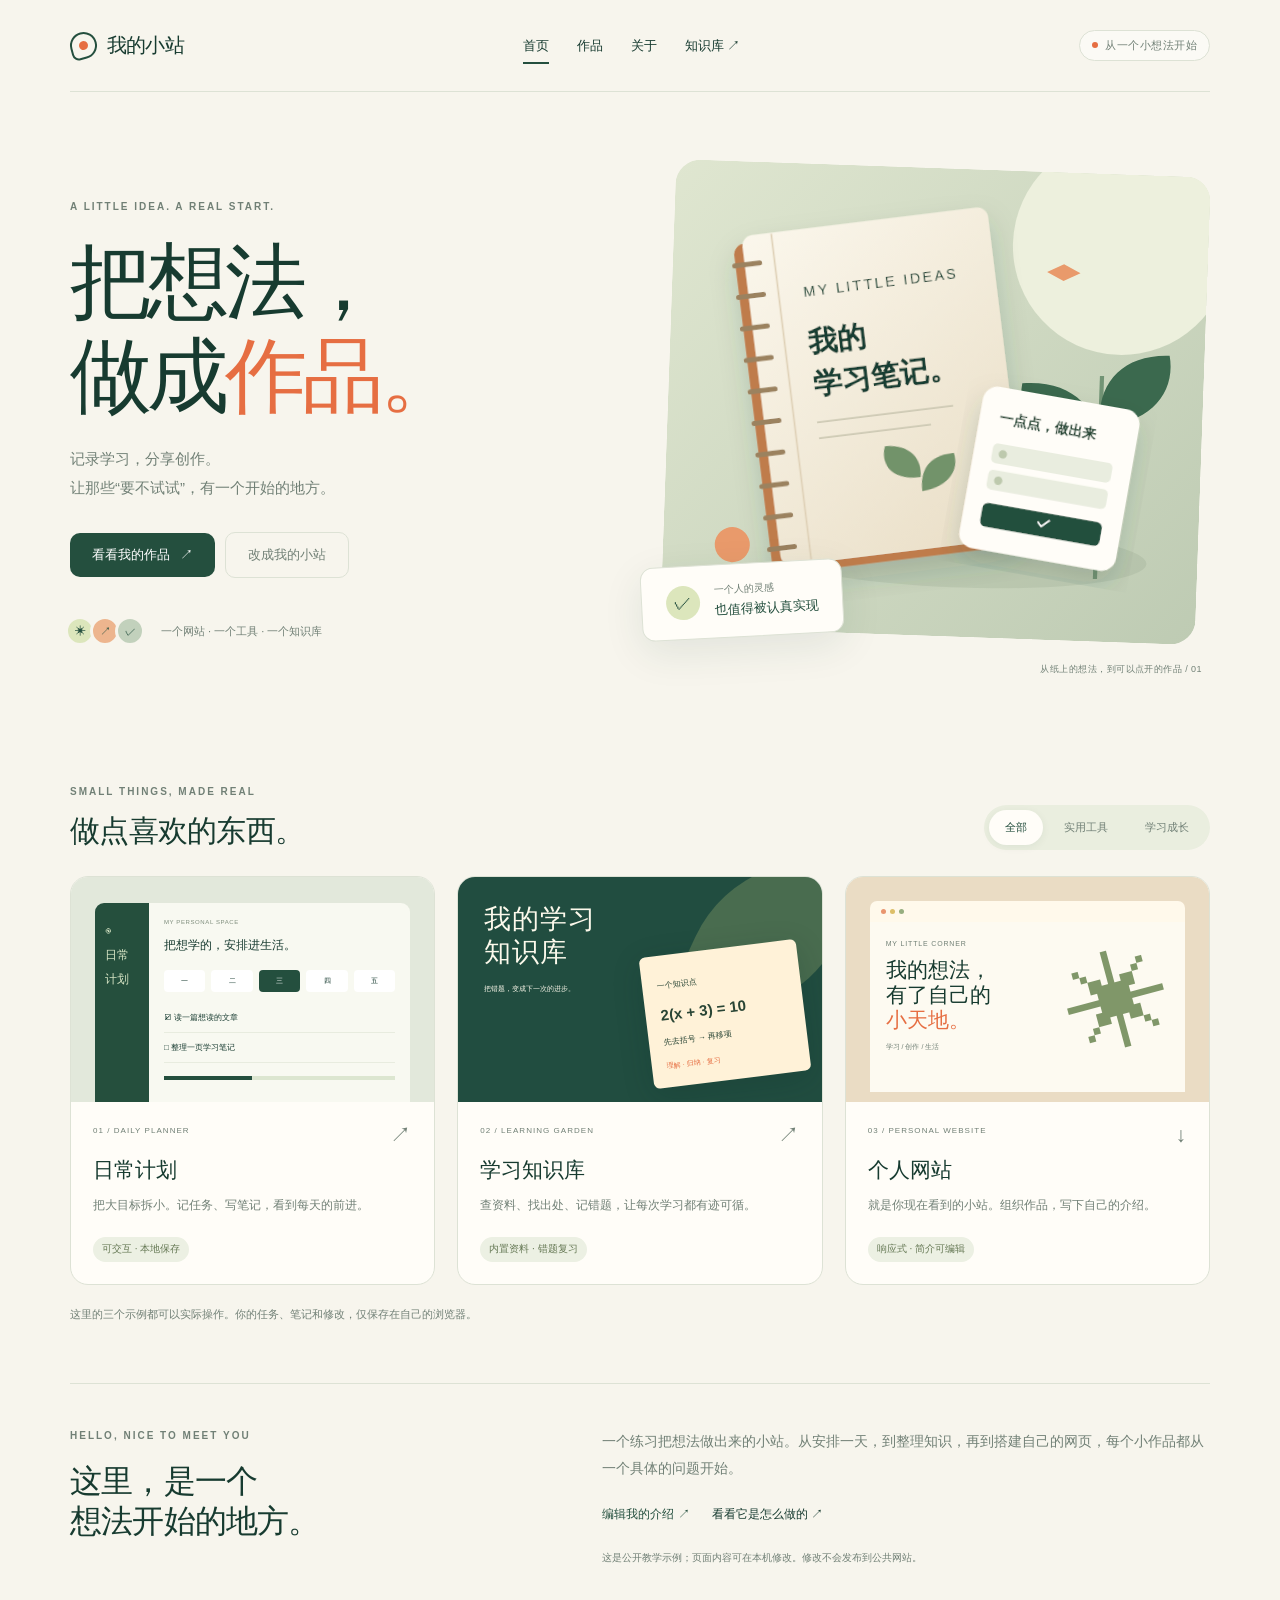
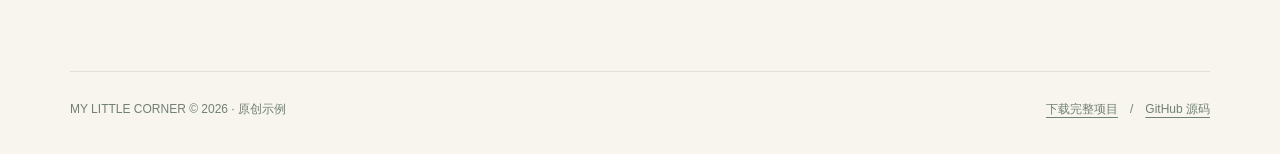
==== index.html @ bec2e36a "Build three offline-friendly original AI learning examples" ====
<!doctype html><html lang="zh-CN"><head><meta charset="utf-8"><meta name="viewport" content="width=device-width,initial-scale=1"><meta name="description" content="三个从想法到作品的原创示例：个人网站、日常计划、学习知识库。无需登录即可体验。"><title>我的小站 · 把想法做成作品</title><link rel="icon" href="assets/favicon.svg" type="image/svg+xml"><link rel="stylesheet" href="assets/common.css"><link rel="stylesheet" href="assets/home.css"><script defer src="assets/common.js"></script><script defer src="assets/home.js"></script></head><body><a href="#main" class="skip-link">跳到正文</a><div class="wrap"><header class="site-header"><a class="wordmark" href="index.html"><span class="mark" aria-hidden="true"></span>我的小站</a><nav class="site-nav" aria-label="主导航"><a href="index.html" aria-current="page">首页</a><a href="#works">作品</a><a href="#about">关于</a><a href="knowledge/index.html">知识库 ↗</a></nav><span class="pill">从一个小想法开始</span></header><main id="main"><section class="hero"><div class="hero-copy"><div class="eyebrow">A LITTLE IDEA. A REAL START.</div><h1>把想法，<br>做成<span>作品。</span></h1><p id="intro-copy">记录学习，分享创作。<br>让那些“要不试试”，有一个开始的地方。</p><div class="btn-row"><a class="btn" href="#works">看看我的作品 <span>↗</span></a><button class="btn ghost" id="edit-home">改成我的小站</button></div><div class="hero-foot"><span class="tiny-faces" aria-hidden="true"><i>✳</i><i>↗</i><i>✓</i></span><span>一个网站 · 一个工具 · 一个知识库</span></div></div><div class="hero-art"><img src="assets/notebook.svg" width="640" height="560" alt="学习笔记本和已经完成的小任务卡片的原创插画"><div class="floating-label"><span class="label-check">✓</span><div>一个人的灵感<br><strong>也值得被认真实现</strong></div></div><span class="art-caption">从纸上的想法，到可以点开的作品 / 01</span></div></section><section id="works" class="works-section"><div class="section-title"><div><div class="eyebrow">SMALL THINGS, MADE REAL</div><h2>做点喜欢的东西。</h2></div><div class="filter-row" role="group" aria-label="筛选作品"><button class="filter active" data-filter="all" aria-pressed="true">全部</button><button class="filter" data-filter="tool" aria-pressed="false">实用工具</button><button class="filter" data-filter="learning" aria-pressed="false">学习成长</button></div></div><div class="work-grid"><a class="work-card" href="planner/index.html" data-category="tool"><div class="work-visual planner-visual" aria-hidden="true"><div class="mini-sidebar">◉<br>日常<br>计划</div><div class="mini-main"><small>MY PERSONAL SPACE</small><b>把想学的，安排进生活。</b><div class="mini-week"><i>一</i><i>二</i><i class="chosen">三</i><i>四</i><i>五</i></div><div class="mini-task">☑ 读一篇想读的文章</div><div class="mini-task">□ 整理一页学习笔记</div><div class="mini-bar"><span></span></div></div></div><div class="work-body"><div class="work-meta"><span>01 / DAILY PLANNER</span><span>↗</span></div><h3>日常计划</h3><p>把大目标拆小。记任务、写笔记，看到每天的前进。</p><span class="tag">可交互 · 本地保存</span></div></a><a class="work-card" href="knowledge/index.html" data-category="learning"><div class="work-visual knowledge-visual" aria-hidden="true"><div class="kb-word">我的学习<br>知识库<span>把错题，变成下一次的进步。</span></div><div class="kb-note"><small>一个知识点</small><b>2(x + 3) = 10</b><div>先去括号 → 再移项</div><span>理解 · 归纳 · 复习</span></div><div class="leaf-shape"></div></div><div class="work-body"><div class="work-meta"><span>02 / LEARNING GARDEN</span><span>↗</span></div><h3>学习知识库</h3><p>查资料、找出处、记错题，让每次学习都有迹可循。</p><span class="tag">内置资料 · 错题复习</span></div></a><a class="work-card" href="#about" data-category="tool"><div class="work-visual home-visual" aria-hidden="true"><div class="browser-line"><i></i><i></i><i></i></div><div class="mini-home"><small>MY LITTLE CORNER</small><b>我的想法，<br>有了自己的<br><em>小天地。</em></b><span>学习 / 创作 / 生活</span></div><div class="home-leaf">✳</div></div><div class="work-body"><div class="work-meta"><span>03 / PERSONAL WEBSITE</span><span>↓</span></div><h3>个人网站</h3><p>就是你现在看到的小站。组织作品，写下自己的介绍。</p><span class="tag">响应式 · 简介可编辑</span></div></a></div><p class="work-note">这里的三个示例都可以实际操作。你的任务、笔记和修改，仅保存在自己的浏览器。</p></section><section id="about" class="about-block"><div><div class="eyebrow">HELLO, NICE TO MEET YOU</div><h2>这里，是一个<br>想法开始的地方。</h2></div><div><p id="about-copy">一个练习把想法做出来的小站。从安排一天，到整理知识，再到搭建自己的网页，每个小作品都从一个具体的问题开始。</p><div class="about-links"><button id="edit-about" class="text-link">编辑我的介绍 ↗</button><a href="https://github.com/StudiousXiaoYu/ai-everyday-lab" target="_blank" rel="noopener noreferrer">看看它是怎么做的 ↗</a></div><p class="local-note">这是公开教学示例；页面内容可在本机修改。修改不会发布到公共网站。</p></div></section></main><footer class="site-footer"><span>MY LITTLE CORNER © <span id="year"></span> · 原创示例</span><span><a href="https://github.com/StudiousXiaoYu/ai-everyday-lab/archive/refs/heads/main.zip">下载完整项目</a>　/　<a href="https://github.com/StudiousXiaoYu/ai-everyday-lab">GitHub 源码</a></span></footer></div><dialog id="profile-dialog"><form id="profile-form"><div class="dialog-top"><h2>把这里，变成你的小站。</h2><button type="button" class="icon-button" data-close="profile-dialog" aria-label="关闭">×</button></div><p>修改保存在当前浏览器。下载源码后，你也可以直接编辑 HTML。</p><label class="field" for="intro-input">首页简介</label><textarea class="input" id="intro-input" maxlength="180" required></textarea><label class="field" for="about-input">关于我的介绍</label><textarea class="input" id="about-input" maxlength="500" required></textarea><div class="form-actions"><button class="btn ghost" type="button" id="reset-profile">恢复示例</button><button class="btn" type="submit">保存到本机</button></div></form></dialog></body></html>
---- assets/common.css ----
@charset "UTF-8";
:root{--paper:#f7f5ed;--white:#fffdf8;--ink:#173b30;--muted:#718076;--green:#244f3e;--lime:#dce6bc;--orange:#e66e42;--line:#dde2d5;--radius:22px;--shadow:0 24px 70px #243f3010;font-family:Inter,"Segoe UI","Microsoft YaHei",sans-serif;color:var(--ink);background:var(--paper);font-synthesis:none}
*{box-sizing:border-box}body{margin:0;line-height:1.65}button,input,select,textarea{font:inherit}button,a,input,textarea,select{-webkit-tap-highlight-color:transparent}button{cursor:pointer}a{color:inherit;text-decoration:none}button:disabled{cursor:default;opacity:.6}button,input,textarea,select{max-width:100%}button:focus-visible,a:focus-visible,input:focus-visible,textarea:focus-visible,select:focus-visible{outline:3px solid var(--orange);outline-offset:4px}h1,h2,h3,p{margin:0}h1,h2,h3{line-height:1.25}h1{letter-spacing:-.055em}h2{letter-spacing:-.025em}button{border:0}.wrap{max-width:1220px;padding:0 40px;margin:auto}.site-header{height:92px;display:flex;align-items:center;justify-content:space-between;gap:24px;border-bottom:1px solid var(--line)}.wordmark{display:flex;align-items:center;gap:10px;font-size:20px;font-weight:750;letter-spacing:-.04em;white-space:nowrap}.mark{width:27px;height:27px;border:2px solid var(--green);border-radius:50% 50% 50% 7px;display:inline-grid;place-items:center;transform:rotate(-15deg)}.mark:after{content:"";background:var(--orange);width:9px;height:9px;border-radius:50%}.site-nav{display:flex;align-items:center;gap:28px;font-size:13px}.site-nav a{padding:8px 0;position:relative}.site-nav a[aria-current=page]:after{content:"";height:2px;background:var(--green);position:absolute;bottom:0;left:0;right:0}.pill{display:inline-flex;gap:7px;align-items:center;border:1px solid var(--line);border-radius:30px;padding:5px 12px;font-size:11px;letter-spacing:.04em;color:var(--muted);background:#ffffff70}.pill:before{content:"";width:6px;height:6px;background:var(--orange);border-radius:50%}.eyebrow{font-size:10px;letter-spacing:.2em;text-transform:uppercase;color:var(--muted);font-weight:650}.muted{color:var(--muted)}.btn{padding:12px 22px;border-radius:10px;background:var(--green);color:white;font-size:13px;font-weight:600;display:inline-flex;gap:10px;align-items:center;justify-content:center;line-height:1.5;transition:transform .18s,background .18s}.btn:hover{background:#173a2e;transform:translateY(-2px)}.btn.secondary{color:var(--green);background:#e8eddd}.btn.ghost{color:var(--muted);background:transparent;border:1px solid var(--line)}.btn.small{padding:8px 13px;font-size:12px}.btn.danger{background:#fae9df;color:#a64d2d}.btn-row{display:flex;flex-wrap:wrap;gap:10px;align-items:center}.panel{border:1px solid var(--line);background:var(--white);border-radius:var(--radius);padding:26px}.section-title{display:flex;align-items:end;justify-content:space-between;gap:20px;margin-bottom:26px}.section-title h2{font-size:30px}.site-footer{border-top:1px solid var(--line);padding:28px 0 34px;margin-top:60px;font-size:12px;color:var(--muted);display:flex;gap:18px;justify-content:space-between;flex-wrap:wrap}.site-footer a{text-decoration:underline;text-underline-offset:4px}label.field{display:block;font-size:12px;font-weight:600;margin:18px 0 5px}.input{width:100%;background:#f8f9f3;border:1px solid var(--line);padding:11px 13px;border-radius:9px;color:var(--ink);font-size:13px}textarea.input{resize:vertical;min-height:110px}.form-actions{margin-top:24px;display:flex;justify-content:flex-end;gap:9px;flex-wrap:wrap}dialog{border:1px solid var(--line);border-radius:22px;padding:30px;background:var(--white);color:var(--ink);width:540px;max-width:calc(100vw - 32px);max-height:90vh;box-shadow:0 30px 120px #0d251c40}dialog::backdrop{background:#173b3060;backdrop-filter:blur(5px)}dialog h2{font-size:24px;margin-bottom:8px}dialog p{font-size:13px;color:var(--muted)}.dialog-top{display:flex;justify-content:space-between;gap:20px}.icon-button{background:transparent;border:1px solid var(--line);border-radius:8px;padding:5px 10px;color:var(--muted);line-height:1.4}.icon-button:hover{background:#ecf0e3;color:var(--green)}.toast{position:fixed;bottom:28px;left:50%;transform:translateX(-50%);max-width:calc(100vw - 30px);background:var(--green);color:white;box-shadow:var(--shadow);padding:12px 22px;border-radius:12px;font-size:13px;z-index:100;pointer-events:none}.empty{padding:45px 20px;text-align:center;color:var(--muted);font-size:13px}.skip-link{position:absolute;top:-80px;left:20px;background:var(--green);padding:10px;color:white;z-index:200}.skip-link:focus{top:10px}.tag{font-size:10px;color:#657854;border-radius:30px;padding:4px 9px;background:#ecf0e3;display:inline-block}.hidden,[hidden]{display:none!important}.sr-only{position:absolute;width:1px;height:1px;padding:0;margin:-1px;overflow:hidden;clip:rect(0,0,0,0);border:0}.notice{font-size:12px;color:var(--muted);padding:13px 16px;background:#edf0e6;border-radius:10px}body:has(dialog[open]){overflow:hidden}@media(max-width:700px){.wrap{padding:0 20px}.site-header{height:auto;min-height:80px;flex-wrap:wrap;gap:9px;padding:18px 0}.site-nav{gap:20px;font-size:12px}.site-header>.pill{display:none}.section-title{align-items:start;flex-direction:column}.section-title h2{font-size:27px}.panel{padding:21px}.site-footer{margin-top:40px}dialog{padding:23px}.btn{padding:11px 17px}}
@media(prefers-reduced-motion:reduce){*,*:before,*:after{scroll-behavior:auto!important;transition:none!important;animation:none!important}}
---- assets/home.css ----
.hero{display:grid;grid-template-columns:1fr 1fr;gap:55px;align-items:center;padding:76px 0 83px}.hero h1{font-size:clamp(55px,6.4vw,84px);font-weight:800;margin:20px 0 23px;line-height:1.14}.hero h1 span{color:var(--orange)}.hero-copy>p{font-size:15px;color:var(--muted);line-height:1.9;white-space:pre-line;max-width:420px}.hero-copy>.btn-row{margin-top:30px}.hero-foot{display:flex;align-items:center;gap:16px;margin-top:38px;color:var(--muted);font-size:11px}.tiny-faces{display:flex}.tiny-faces i{width:30px;height:30px;background:#dce6bc;border:3px solid var(--paper);margin-left:-5px;border-radius:50%;display:grid;place-items:center;font-style:normal;color:var(--green)}.tiny-faces i:nth-child(2){background:#edb58e}.tiny-faces i:nth-child(3){background:#c2d1bc}.hero-art{position:relative;padding:0 8px 0 0}.hero-art>img{width:100%;height:auto;display:block;border-radius:24px;transform:rotate(2deg)}.floating-label{position:absolute;bottom:40px;left:-27px;display:flex;align-items:center;gap:14px;padding:17px 24px;background:var(--white);border:1px solid var(--line);box-shadow:0 12px 40px #173b3018;border-radius:13px;transform:rotate(-3deg);font-size:10px;color:var(--muted)}.floating-label strong{font-size:13px;color:var(--green)}.label-check{background:var(--lime);width:34px;height:34px;display:grid;place-items:center;border-radius:50%;color:var(--green);font-size:18px}.art-caption{display:block;color:var(--muted);font-size:9px;text-align:right;margin-top:26px;letter-spacing:.05em}.works-section{padding:24px 0 60px;scroll-margin-top:35px}.section-title .eyebrow{margin-bottom:12px}.filter-row{display:flex;gap:5px;padding:5px;background:#eaeedf;border-radius:30px}.filter{font-size:11px;background:transparent;color:var(--muted);border-radius:30px;padding:8px 16px}.filter.active{background:var(--white);color:var(--green);box-shadow:0 2px 8px #173b3010}.work-grid{display:grid;grid-template-columns:repeat(3,1fr);gap:22px}.work-card{border:1px solid var(--line);border-radius:18px;overflow:hidden;background:var(--white);transition:transform .2s,box-shadow .2s;display:block}.work-card:hover{transform:translateY(-6px);box-shadow:var(--shadow)}.work-visual{height:225px;overflow:hidden;position:relative}.planner-visual{background:#e2e8db;display:flex;padding:26px 24px 0}.mini-sidebar{width:54px;background:#254f3d;border-radius:9px 0 0;color:#d8e6c6;padding:16px 10px;font-size:12px;line-height:2}.mini-main{padding:15px;background:#f8f9f1;flex:1;border-radius:0 9px 0 0;min-width:0}.mini-main>small{display:block;font-size:6px;color:#7d8c7b;letter-spacing:.1em}.mini-main>b{font-size:12px;display:block;margin:9px 0 14px;white-space:nowrap}.mini-week{display:flex;gap:6px;margin:7px 0 11px}.mini-week i{font-size:7px;font-style:normal;flex:1;padding:5px;text-align:center;background:white;border-radius:4px}.mini-week .chosen{background:var(--green);color:white}.mini-task{font-size:8px;padding:8px 0;border-bottom:1px solid #e8ecdf}.mini-bar{height:4px;background:#dce6d0;margin-top:13px}.mini-bar>span{display:block;width:38%;height:100%;background:var(--green)}.knowledge-visual{background:#214d40;padding:26px 26px 0;color:#fcf9eb;display:flex;gap:10px}.kb-word{font-size:27px;line-height:1.25;letter-spacing:.03em;z-index:1}.kb-word>span{display:block;font-size:7px;letter-spacing:0;margin-top:12px;line-height:2}.kb-note{position:absolute;right:18px;bottom:22px;background:#fff2d8;color:#294535;padding:15px;border-radius:6px;transform:rotate(-7deg);box-shadow:0 8px 30px #0c2c2730;z-index:2;width:158px}.kb-note small{font-size:8px}.kb-note b{display:block;font-size:15px;margin:7px 0}.kb-note div{font-size:8px}.kb-note span{display:block;font-size:7px;color:var(--orange);margin-top:12px}.leaf-shape{width:130px;height:200px;border-radius:140px 0;background:#9fae7150;transform:rotate(25deg);position:absolute;right:-10px;top:-40px}.home-visual{background:#eadcc4;padding:24px}.browser-line{display:flex;gap:4px;background:#fff9eb;border-radius:7px 7px 0 0;padding:8px 11px}.browser-line i{width:5px;height:5px;background:#e9956e;border-radius:50%}.browser-line i:nth-child(2){background:#ddbf68}.browser-line i:nth-child(3){background:#96ae7f}.mini-home{background:#fdfaf1;padding:16px;min-height:170px}.mini-home small{display:block;font-size:7px;letter-spacing:.12em;color:var(--muted)}.mini-home>b{font-size:21px;line-height:1.2;display:block;margin-top:8px}.mini-home em{font-style:normal;color:var(--orange)}.mini-home>span{font-size:7px;display:block;margin-top:8px;color:var(--muted)}.home-leaf{position:absolute;font-size:105px;right:36px;bottom:10px;color:#809769;transform:rotate(-15deg)}.work-body{padding:22px}.work-meta{display:flex;justify-content:space-between;font-size:8px;letter-spacing:.13em;color:var(--muted);margin-bottom:12px}.work-meta>span+span{font-size:21px;line-height:1}.work-body h3{font-size:21px}.work-body p{font-size:12px;line-height:1.8;color:var(--muted);margin:12px 0 18px}.work-note{font-size:11px;color:var(--muted);margin-top:20px}.about-block{display:grid;grid-template-columns:1fr 1.3fr;gap:65px;padding:44px 0;border-top:1px solid var(--line);scroll-margin-top:30px}.about-block h2{font-size:32px;margin-top:16px}.about-block>div>p{font-size:14px;color:var(--muted);line-height:1.9;white-space:pre-line}.about-links{display:flex;flex-wrap:wrap;gap:22px;font-size:12px;margin-top:24px}.text-link{background:none;padding:0;color:var(--green);font-size:12px}.about-block .local-note{font-size:10px;margin-top:23px}.hero-copy>p,.about-block>div>p{overflow-wrap:anywhere}@media(max-width:950px){.hero{gap:30px}.hero h1{font-size:60px}.floating-label{left:-15px;padding:12px 15px}.work-grid{gap:13px}.work-visual{height:210px}.planner-visual{padding:25px 12px 0}.work-body{padding:18px}.home-leaf{font-size:76px;right:25px}.kb-word{font-size:23px}}@media(max-width:700px){.hero{grid-template-columns:1fr;padding:42px 0 30px;gap:40px}.hero h1{font-size:64px;margin:18px 0}.hero-copy>p{font-size:14px}.hero-art{max-width:460px;margin:auto;padding:0 15px 0 18px}.floating-label{left:0;bottom:50px}.hero-foot{margin-top:25px}.work-grid{grid-template-columns:1fr}.work-visual{height:245px}.planner-visual{padding:28px 40px 0}.mini-sidebar{width:70px}.mini-main>b{font-size:17px}.mini-main>small{font-size:8px}.mini-task{font-size:11px}.mini-week i{font-size:9px}.knowledge-visual{padding:28px 32px}.kb-word{font-size:37px}.kb-word>span{font-size:10px}.kb-note{width:180px;right:30px;bottom:25px}.kb-note>b{font-size:19px}.kb-note>div{font-size:10px}.mini-home>b{font-size:29px}.home-leaf{font-size:115px;right:40px}.work-body{padding:24px}.work-body p{font-size:13px}.work-meta{font-size:9px}.about-block{grid-template-columns:1fr;gap:25px}.about-block h2{font-size:30px}.works-section{padding-bottom:35px}}@media(max-width:380px){.hero h1{font-size:54px}.site-nav{gap:14px}.kb-note{right:12px;width:157px}.planner-visual{padding:25px 16px 0}.mini-main>b{font-size:14px}}
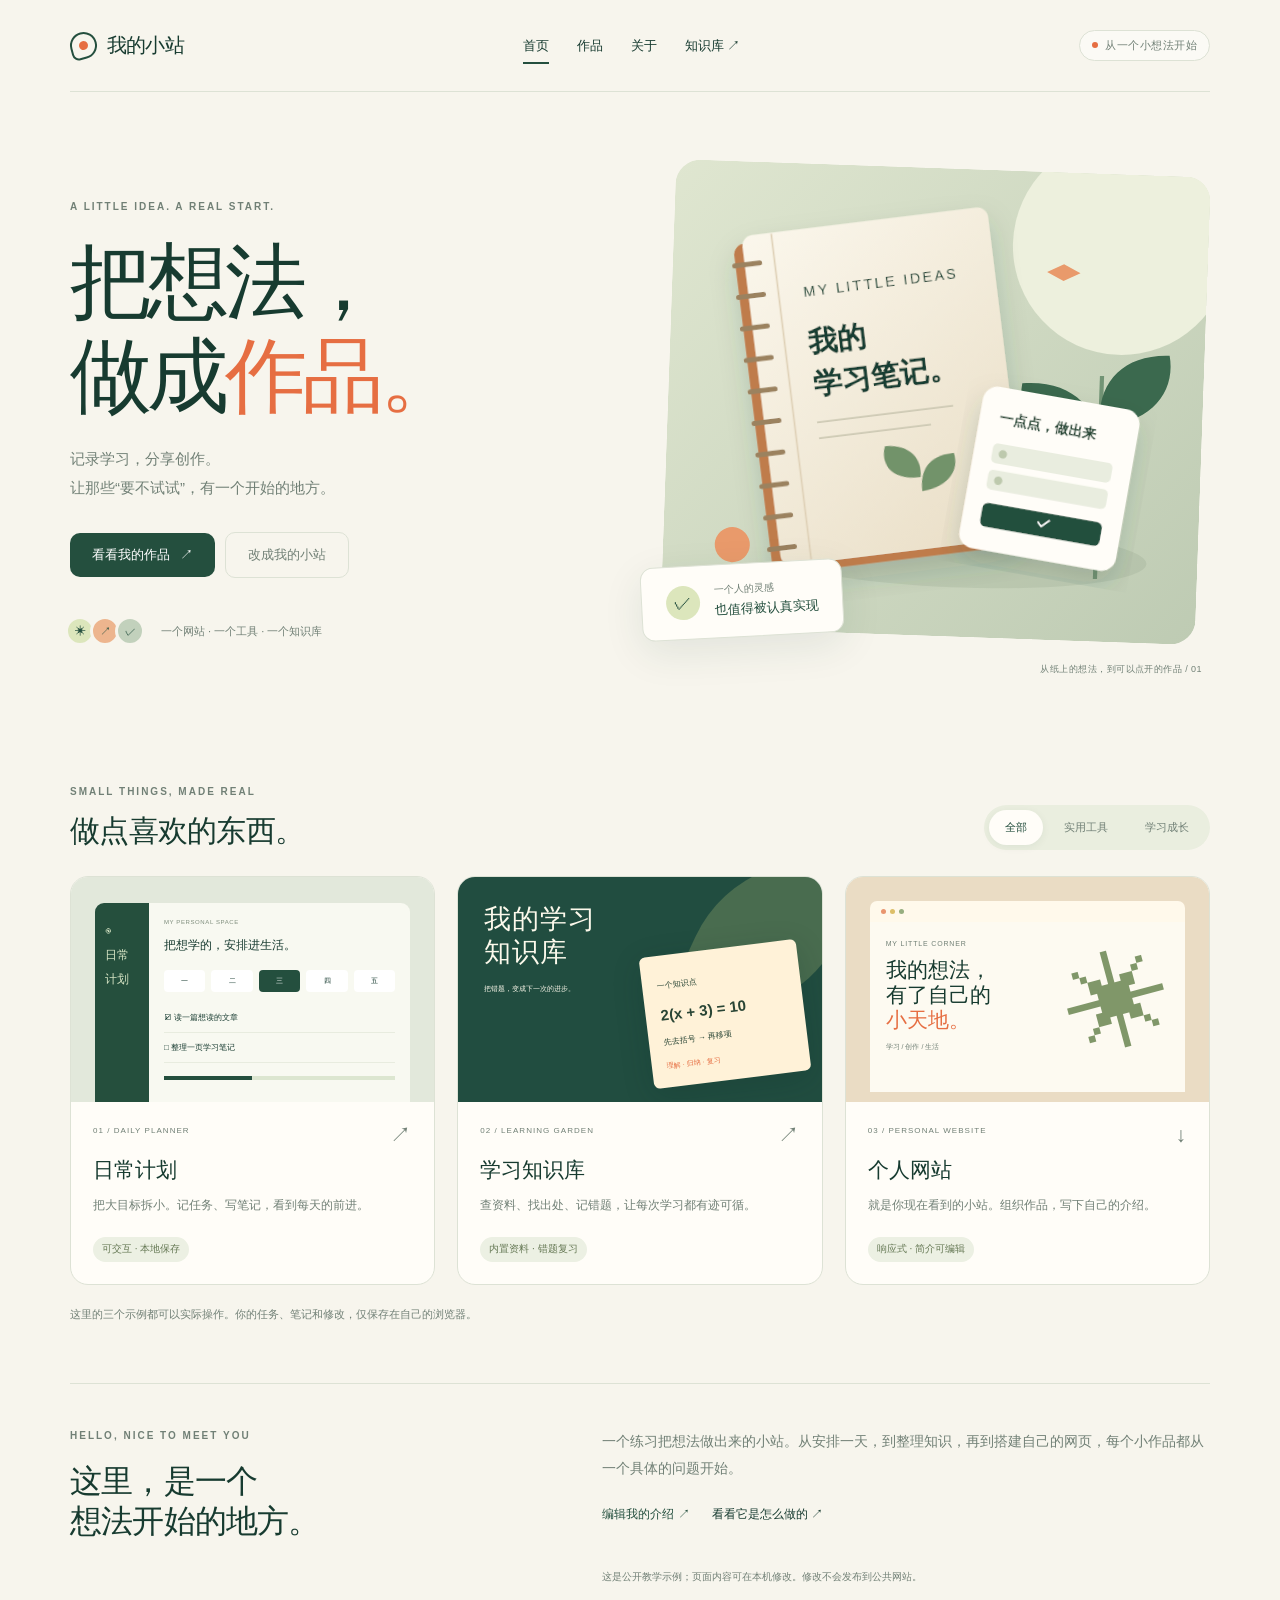
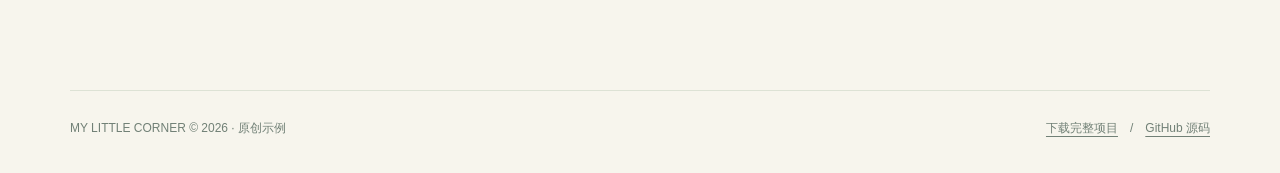
==== commit 76e2e86a: "Format example source for beginner-friendly reading" ====
--- a/index.html
+++ b/index.html
@@ -1 +1,228 @@
-<!doctype html><html lang="zh-CN"><head><meta charset="utf-8"><meta name="viewport" content="width=device-width,initial-scale=1"><meta name="description" content="三个从想法到作品的原创示例：个人网站、日常计划、学习知识库。无需登录即可体验。"><title>我的小站 · 把想法做成作品</title><link rel="icon" href="assets/favicon.svg" type="image/svg+xml"><link rel="stylesheet" href="assets/common.css"><link rel="stylesheet" href="assets/home.css"><script defer src="assets/common.js"></script><script defer src="assets/home.js"></script></head><body><a href="#main" class="skip-link">跳到正文</a><div class="wrap"><header class="site-header"><a class="wordmark" href="index.html"><span class="mark" aria-hidden="true"></span>我的小站</a><nav class="site-nav" aria-label="主导航"><a href="index.html" aria-current="page">首页</a><a href="#works">作品</a><a href="#about">关于</a><a href="knowledge/index.html">知识库 ↗</a></nav><span class="pill">从一个小想法开始</span></header><main id="main"><section class="hero"><div class="hero-copy"><div class="eyebrow">A LITTLE IDEA. A REAL START.</div><h1>把想法，<br>做成<span>作品。</span></h1><p id="intro-copy">记录学习，分享创作。<br>让那些“要不试试”，有一个开始的地方。</p><div class="btn-row"><a class="btn" href="#works">看看我的作品 <span>↗</span></a><button class="btn ghost" id="edit-home">改成我的小站</button></div><div class="hero-foot"><span class="tiny-faces" aria-hidden="true"><i>✳</i><i>↗</i><i>✓</i></span><span>一个网站 · 一个工具 · 一个知识库</span></div></div><div class="hero-art"><img src="assets/notebook.svg" width="640" height="560" alt="学习笔记本和已经完成的小任务卡片的原创插画"><div class="floating-label"><span class="label-check">✓</span><div>一个人的灵感<br><strong>也值得被认真实现</strong></div></div><span class="art-caption">从纸上的想法，到可以点开的作品 / 01</span></div></section><section id="works" class="works-section"><div class="section-title"><div><div class="eyebrow">SMALL THINGS, MADE REAL</div><h2>做点喜欢的东西。</h2></div><div class="filter-row" role="group" aria-label="筛选作品"><button class="filter active" data-filter="all" aria-pressed="true">全部</button><button class="filter" data-filter="tool" aria-pressed="false">实用工具</button><button class="filter" data-filter="learning" aria-pressed="false">学习成长</button></div></div><div class="work-grid"><a class="work-card" href="planner/index.html" data-category="tool"><div class="work-visual planner-visual" aria-hidden="true"><div class="mini-sidebar">◉<br>日常<br>计划</div><div class="mini-main"><small>MY PERSONAL SPACE</small><b>把想学的，安排进生活。</b><div class="mini-week"><i>一</i><i>二</i><i class="chosen">三</i><i>四</i><i>五</i></div><div class="mini-task">☑ 读一篇想读的文章</div><div class="mini-task">□ 整理一页学习笔记</div><div class="mini-bar"><span></span></div></div></div><div class="work-body"><div class="work-meta"><span>01 / DAILY PLANNER</span><span>↗</span></div><h3>日常计划</h3><p>把大目标拆小。记任务、写笔记，看到每天的前进。</p><span class="tag">可交互 · 本地保存</span></div></a><a class="work-card" href="knowledge/index.html" data-category="learning"><div class="work-visual knowledge-visual" aria-hidden="true"><div class="kb-word">我的学习<br>知识库<span>把错题，变成下一次的进步。</span></div><div class="kb-note"><small>一个知识点</small><b>2(x + 3) = 10</b><div>先去括号 → 再移项</div><span>理解 · 归纳 · 复习</span></div><div class="leaf-shape"></div></div><div class="work-body"><div class="work-meta"><span>02 / LEARNING GARDEN</span><span>↗</span></div><h3>学习知识库</h3><p>查资料、找出处、记错题，让每次学习都有迹可循。</p><span class="tag">内置资料 · 错题复习</span></div></a><a class="work-card" href="#about" data-category="tool"><div class="work-visual home-visual" aria-hidden="true"><div class="browser-line"><i></i><i></i><i></i></div><div class="mini-home"><small>MY LITTLE CORNER</small><b>我的想法，<br>有了自己的<br><em>小天地。</em></b><span>学习 / 创作 / 生活</span></div><div class="home-leaf">✳</div></div><div class="work-body"><div class="work-meta"><span>03 / PERSONAL WEBSITE</span><span>↓</span></div><h3>个人网站</h3><p>就是你现在看到的小站。组织作品，写下自己的介绍。</p><span class="tag">响应式 · 简介可编辑</span></div></a></div><p class="work-note">这里的三个示例都可以实际操作。你的任务、笔记和修改，仅保存在自己的浏览器。</p></section><section id="about" class="about-block"><div><div class="eyebrow">HELLO, NICE TO MEET YOU</div><h2>这里，是一个<br>想法开始的地方。</h2></div><div><p id="about-copy">一个练习把想法做出来的小站。从安排一天，到整理知识，再到搭建自己的网页，每个小作品都从一个具体的问题开始。</p><div class="about-links"><button id="edit-about" class="text-link">编辑我的介绍 ↗</button><a href="https://github.com/StudiousXiaoYu/ai-everyday-lab" target="_blank" rel="noopener noreferrer">看看它是怎么做的 ↗</a></div><p class="local-note">这是公开教学示例；页面内容可在本机修改。修改不会发布到公共网站。</p></div></section></main><footer class="site-footer"><span>MY LITTLE CORNER © <span id="year"></span> · 原创示例</span><span><a href="https://github.com/StudiousXiaoYu/ai-everyday-lab/archive/refs/heads/main.zip">下载完整项目</a>　/　<a href="https://github.com/StudiousXiaoYu/ai-everyday-lab">GitHub 源码</a></span></footer></div><dialog id="profile-dialog"><form id="profile-form"><div class="dialog-top"><h2>把这里，变成你的小站。</h2><button type="button" class="icon-button" data-close="profile-dialog" aria-label="关闭">×</button></div><p>修改保存在当前浏览器。下载源码后，你也可以直接编辑 HTML。</p><label class="field" for="intro-input">首页简介</label><textarea class="input" id="intro-input" maxlength="180" required></textarea><label class="field" for="about-input">关于我的介绍</label><textarea class="input" id="about-input" maxlength="500" required></textarea><div class="form-actions"><button class="btn ghost" type="button" id="reset-profile">恢复示例</button><button class="btn" type="submit">保存到本机</button></div></form></dialog></body></html>
+<!doctype html>
+<html lang="zh-CN">
+  <head>
+    <meta charset="utf-8" />
+    <meta name="viewport" content="width=device-width,initial-scale=1" />
+    <meta
+      name="description"
+      content="三个从想法到作品的原创示例：个人网站、日常计划、学习知识库。无需登录即可体验。"
+    />
+    <title>我的小站 · 把想法做成作品</title>
+    <link rel="icon" href="assets/favicon.svg" type="image/svg+xml" />
+    <link rel="stylesheet" href="assets/common.css" />
+    <link rel="stylesheet" href="assets/home.css" />
+    <script defer src="assets/common.js"></script>
+    <script defer src="assets/home.js"></script>
+  </head>
+  <body>
+    <a href="#main" class="skip-link">跳到正文</a>
+    <div class="wrap">
+      <header class="site-header">
+        <a class="wordmark" href="index.html"
+          ><span class="mark" aria-hidden="true"></span>我的小站</a
+        >
+        <nav class="site-nav" aria-label="主导航">
+          <a href="index.html" aria-current="page">首页</a
+          ><a href="#works">作品</a><a href="#about">关于</a
+          ><a href="knowledge/index.html">知识库 ↗</a>
+        </nav>
+        <span class="pill">从一个小想法开始</span>
+      </header>
+      <main id="main">
+        <section class="hero">
+          <div class="hero-copy">
+            <div class="eyebrow">A LITTLE IDEA. A REAL START.</div>
+            <h1>把想法，<br />做成<span>作品。</span></h1>
+            <p id="intro-copy">
+              记录学习，分享创作。<br />让那些“要不试试”，有一个开始的地方。
+            </p>
+            <div class="btn-row">
+              <a class="btn" href="#works">看看我的作品 <span>↗</span></a
+              ><button class="btn ghost" id="edit-home">改成我的小站</button>
+            </div>
+            <div class="hero-foot">
+              <span class="tiny-faces" aria-hidden="true"
+                ><i>✳</i><i>↗</i><i>✓</i></span
+              ><span>一个网站 · 一个工具 · 一个知识库</span>
+            </div>
+          </div>
+          <div class="hero-art">
+            <img
+              src="assets/notebook.svg"
+              width="640"
+              height="560"
+              alt="学习笔记本和已经完成的小任务卡片的原创插画"
+            />
+            <div class="floating-label">
+              <span class="label-check">✓</span>
+              <div>一个人的灵感<br /><strong>也值得被认真实现</strong></div>
+            </div>
+            <span class="art-caption">从纸上的想法，到可以点开的作品 / 01</span>
+          </div>
+        </section>
+        <section id="works" class="works-section">
+          <div class="section-title">
+            <div>
+              <div class="eyebrow">SMALL THINGS, MADE REAL</div>
+              <h2>做点喜欢的东西。</h2>
+            </div>
+            <div class="filter-row" role="group" aria-label="筛选作品">
+              <button
+                class="filter active"
+                data-filter="all"
+                aria-pressed="true"
+              >
+                全部</button
+              ><button class="filter" data-filter="tool" aria-pressed="false">
+                实用工具</button
+              ><button
+                class="filter"
+                data-filter="learning"
+                aria-pressed="false"
+              >
+                学习成长
+              </button>
+            </div>
+          </div>
+          <div class="work-grid">
+            <a class="work-card" href="planner/index.html" data-category="tool"
+              ><div class="work-visual planner-visual" aria-hidden="true">
+                <div class="mini-sidebar">◉<br />日常<br />计划</div>
+                <div class="mini-main">
+                  <small>MY PERSONAL SPACE</small><b>把想学的，安排进生活。</b>
+                  <div class="mini-week">
+                    <i>一</i><i>二</i><i class="chosen">三</i><i>四</i><i>五</i>
+                  </div>
+                  <div class="mini-task">☑ 读一篇想读的文章</div>
+                  <div class="mini-task">□ 整理一页学习笔记</div>
+                  <div class="mini-bar"><span></span></div>
+                </div>
+              </div>
+              <div class="work-body">
+                <div class="work-meta">
+                  <span>01 / DAILY PLANNER</span><span>↗</span>
+                </div>
+                <h3>日常计划</h3>
+                <p>把大目标拆小。记任务、写笔记，看到每天的前进。</p>
+                <span class="tag">可交互 · 本地保存</span>
+              </div></a
+            ><a
+              class="work-card"
+              href="knowledge/index.html"
+              data-category="learning"
+              ><div class="work-visual knowledge-visual" aria-hidden="true">
+                <div class="kb-word">
+                  我的学习<br />知识库<span>把错题，变成下一次的进步。</span>
+                </div>
+                <div class="kb-note">
+                  <small>一个知识点</small><b>2(x + 3) = 10</b>
+                  <div>先去括号 → 再移项</div>
+                  <span>理解 · 归纳 · 复习</span>
+                </div>
+                <div class="leaf-shape"></div>
+              </div>
+              <div class="work-body">
+                <div class="work-meta">
+                  <span>02 / LEARNING GARDEN</span><span>↗</span>
+                </div>
+                <h3>学习知识库</h3>
+                <p>查资料、找出处、记错题，让每次学习都有迹可循。</p>
+                <span class="tag">内置资料 · 错题复习</span>
+              </div></a
+            ><a class="work-card" href="#about" data-category="tool"
+              ><div class="work-visual home-visual" aria-hidden="true">
+                <div class="browser-line"><i></i><i></i><i></i></div>
+                <div class="mini-home">
+                  <small>MY LITTLE CORNER</small
+                  ><b>我的想法，<br />有了自己的<br /><em>小天地。</em></b
+                  ><span>学习 / 创作 / 生活</span>
+                </div>
+                <div class="home-leaf">✳</div>
+              </div>
+              <div class="work-body">
+                <div class="work-meta">
+                  <span>03 / PERSONAL WEBSITE</span><span>↓</span>
+                </div>
+                <h3>个人网站</h3>
+                <p>就是你现在看到的小站。组织作品，写下自己的介绍。</p>
+                <span class="tag">响应式 · 简介可编辑</span>
+              </div></a
+            >
+          </div>
+          <p class="work-note">
+            这里的三个示例都可以实际操作。你的任务、笔记和修改，仅保存在自己的浏览器。
+          </p>
+        </section>
+        <section id="about" class="about-block">
+          <div>
+            <div class="eyebrow">HELLO, NICE TO MEET YOU</div>
+            <h2>这里，是一个<br />想法开始的地方。</h2>
+          </div>
+          <div>
+            <p id="about-copy">
+              一个练习把想法做出来的小站。从安排一天，到整理知识，再到搭建自己的网页，每个小作品都从一个具体的问题开始。
+            </p>
+            <div class="about-links">
+              <button id="edit-about" class="text-link">编辑我的介绍 ↗</button
+              ><a
+                href="https://github.com/StudiousXiaoYu/ai-everyday-lab"
+                target="_blank"
+                rel="noopener noreferrer"
+                >看看它是怎么做的 ↗</a
+              >
+            </div>
+            <p class="local-note">
+              这是公开教学示例；页面内容可在本机修改。修改不会发布到公共网站。
+            </p>
+          </div>
+        </section>
+      </main>
+      <footer class="site-footer">
+        <span>MY LITTLE CORNER © <span id="year"></span> · 原创示例</span
+        ><span
+          ><a
+            href="https://github.com/StudiousXiaoYu/ai-everyday-lab/archive/refs/heads/main.zip"
+            >下载完整项目</a
+          >　/　<a href="https://github.com/StudiousXiaoYu/ai-everyday-lab"
+            >GitHub 源码</a
+          ></span
+        >
+      </footer>
+    </div>
+    <dialog id="profile-dialog">
+      <form id="profile-form">
+        <div class="dialog-top">
+          <h2>把这里，变成你的小站。</h2>
+          <button
+            type="button"
+            class="icon-button"
+            data-close="profile-dialog"
+            aria-label="关闭"
+          >
+            ×
+          </button>
+        </div>
+        <p>修改保存在当前浏览器。下载源码后，你也可以直接编辑 HTML。</p>
+        <label class="field" for="intro-input">首页简介</label
+        ><textarea
+          class="input"
+          id="intro-input"
+          maxlength="180"
+          required
+        ></textarea
+        ><label class="field" for="about-input">关于我的介绍</label
+        ><textarea
+          class="input"
+          id="about-input"
+          maxlength="500"
+          required
+        ></textarea>
+        <div class="form-actions">
+          <button class="btn ghost" type="button" id="reset-profile">
+            恢复示例</button
+          ><button class="btn" type="submit">保存到本机</button>
+        </div>
+      </form>
+    </dialog>
+  </body>
+</html>
--- a/assets/common.css
+++ b/assets/common.css
@@ -1,4 +1,420 @@
 @charset "UTF-8";
-:root{--paper:#f7f5ed;--white:#fffdf8;--ink:#173b30;--muted:#718076;--green:#244f3e;--lime:#dce6bc;--orange:#e66e42;--line:#dde2d5;--radius:22px;--shadow:0 24px 70px #243f3010;font-family:Inter,"Segoe UI","Microsoft YaHei",sans-serif;color:var(--ink);background:var(--paper);font-synthesis:none}
-*{box-sizing:border-box}body{margin:0;line-height:1.65}button,input,select,textarea{font:inherit}button,a,input,textarea,select{-webkit-tap-highlight-color:transparent}button{cursor:pointer}a{color:inherit;text-decoration:none}button:disabled{cursor:default;opacity:.6}button,input,textarea,select{max-width:100%}button:focus-visible,a:focus-visible,input:focus-visible,textarea:focus-visible,select:focus-visible{outline:3px solid var(--orange);outline-offset:4px}h1,h2,h3,p{margin:0}h1,h2,h3{line-height:1.25}h1{letter-spacing:-.055em}h2{letter-spacing:-.025em}button{border:0}.wrap{max-width:1220px;padding:0 40px;margin:auto}.site-header{height:92px;display:flex;align-items:center;justify-content:space-between;gap:24px;border-bottom:1px solid var(--line)}.wordmark{display:flex;align-items:center;gap:10px;font-size:20px;font-weight:750;letter-spacing:-.04em;white-space:nowrap}.mark{width:27px;height:27px;border:2px solid var(--green);border-radius:50% 50% 50% 7px;display:inline-grid;place-items:center;transform:rotate(-15deg)}.mark:after{content:"";background:var(--orange);width:9px;height:9px;border-radius:50%}.site-nav{display:flex;align-items:center;gap:28px;font-size:13px}.site-nav a{padding:8px 0;position:relative}.site-nav a[aria-current=page]:after{content:"";height:2px;background:var(--green);position:absolute;bottom:0;left:0;right:0}.pill{display:inline-flex;gap:7px;align-items:center;border:1px solid var(--line);border-radius:30px;padding:5px 12px;font-size:11px;letter-spacing:.04em;color:var(--muted);background:#ffffff70}.pill:before{content:"";width:6px;height:6px;background:var(--orange);border-radius:50%}.eyebrow{font-size:10px;letter-spacing:.2em;text-transform:uppercase;color:var(--muted);font-weight:650}.muted{color:var(--muted)}.btn{padding:12px 22px;border-radius:10px;background:var(--green);color:white;font-size:13px;font-weight:600;display:inline-flex;gap:10px;align-items:center;justify-content:center;line-height:1.5;transition:transform .18s,background .18s}.btn:hover{background:#173a2e;transform:translateY(-2px)}.btn.secondary{color:var(--green);background:#e8eddd}.btn.ghost{color:var(--muted);background:transparent;border:1px solid var(--line)}.btn.small{padding:8px 13px;font-size:12px}.btn.danger{background:#fae9df;color:#a64d2d}.btn-row{display:flex;flex-wrap:wrap;gap:10px;align-items:center}.panel{border:1px solid var(--line);background:var(--white);border-radius:var(--radius);padding:26px}.section-title{display:flex;align-items:end;justify-content:space-between;gap:20px;margin-bottom:26px}.section-title h2{font-size:30px}.site-footer{border-top:1px solid var(--line);padding:28px 0 34px;margin-top:60px;font-size:12px;color:var(--muted);display:flex;gap:18px;justify-content:space-between;flex-wrap:wrap}.site-footer a{text-decoration:underline;text-underline-offset:4px}label.field{display:block;font-size:12px;font-weight:600;margin:18px 0 5px}.input{width:100%;background:#f8f9f3;border:1px solid var(--line);padding:11px 13px;border-radius:9px;color:var(--ink);font-size:13px}textarea.input{resize:vertical;min-height:110px}.form-actions{margin-top:24px;display:flex;justify-content:flex-end;gap:9px;flex-wrap:wrap}dialog{border:1px solid var(--line);border-radius:22px;padding:30px;background:var(--white);color:var(--ink);width:540px;max-width:calc(100vw - 32px);max-height:90vh;box-shadow:0 30px 120px #0d251c40}dialog::backdrop{background:#173b3060;backdrop-filter:blur(5px)}dialog h2{font-size:24px;margin-bottom:8px}dialog p{font-size:13px;color:var(--muted)}.dialog-top{display:flex;justify-content:space-between;gap:20px}.icon-button{background:transparent;border:1px solid var(--line);border-radius:8px;padding:5px 10px;color:var(--muted);line-height:1.4}.icon-button:hover{background:#ecf0e3;color:var(--green)}.toast{position:fixed;bottom:28px;left:50%;transform:translateX(-50%);max-width:calc(100vw - 30px);background:var(--green);color:white;box-shadow:var(--shadow);padding:12px 22px;border-radius:12px;font-size:13px;z-index:100;pointer-events:none}.empty{padding:45px 20px;text-align:center;color:var(--muted);font-size:13px}.skip-link{position:absolute;top:-80px;left:20px;background:var(--green);padding:10px;color:white;z-index:200}.skip-link:focus{top:10px}.tag{font-size:10px;color:#657854;border-radius:30px;padding:4px 9px;background:#ecf0e3;display:inline-block}.hidden,[hidden]{display:none!important}.sr-only{position:absolute;width:1px;height:1px;padding:0;margin:-1px;overflow:hidden;clip:rect(0,0,0,0);border:0}.notice{font-size:12px;color:var(--muted);padding:13px 16px;background:#edf0e6;border-radius:10px}body:has(dialog[open]){overflow:hidden}@media(max-width:700px){.wrap{padding:0 20px}.site-header{height:auto;min-height:80px;flex-wrap:wrap;gap:9px;padding:18px 0}.site-nav{gap:20px;font-size:12px}.site-header>.pill{display:none}.section-title{align-items:start;flex-direction:column}.section-title h2{font-size:27px}.panel{padding:21px}.site-footer{margin-top:40px}dialog{padding:23px}.btn{padding:11px 17px}}
-@media(prefers-reduced-motion:reduce){*,*:before,*:after{scroll-behavior:auto!important;transition:none!important;animation:none!important}}
+:root {
+  --paper: #f7f5ed;
+  --white: #fffdf8;
+  --ink: #173b30;
+  --muted: #718076;
+  --green: #244f3e;
+  --lime: #dce6bc;
+  --orange: #e66e42;
+  --line: #dde2d5;
+  --radius: 22px;
+  --shadow: 0 24px 70px #243f3010;
+  font-family: Inter, "Segoe UI", "Microsoft YaHei", sans-serif;
+  color: var(--ink);
+  background: var(--paper);
+  font-synthesis: none;
+}
+* {
+  box-sizing: border-box;
+}
+body {
+  margin: 0;
+  line-height: 1.65;
+}
+button,
+input,
+select,
+textarea {
+  font: inherit;
+}
+button,
+a,
+input,
+textarea,
+select {
+  -webkit-tap-highlight-color: transparent;
+}
+button {
+  cursor: pointer;
+}
+a {
+  color: inherit;
+  text-decoration: none;
+}
+button:disabled {
+  cursor: default;
+  opacity: 0.6;
+}
+button,
+input,
+textarea,
+select {
+  max-width: 100%;
+}
+button:focus-visible,
+a:focus-visible,
+input:focus-visible,
+textarea:focus-visible,
+select:focus-visible {
+  outline: 3px solid var(--orange);
+  outline-offset: 4px;
+}
+h1,
+h2,
+h3,
+p {
+  margin: 0;
+}
+h1,
+h2,
+h3 {
+  line-height: 1.25;
+}
+h1 {
+  letter-spacing: -0.055em;
+}
+h2 {
+  letter-spacing: -0.025em;
+}
+button {
+  border: 0;
+}
+.wrap {
+  max-width: 1220px;
+  padding: 0 40px;
+  margin: auto;
+}
+.site-header {
+  height: 92px;
+  display: flex;
+  align-items: center;
+  justify-content: space-between;
+  gap: 24px;
+  border-bottom: 1px solid var(--line);
+}
+.wordmark {
+  display: flex;
+  align-items: center;
+  gap: 10px;
+  font-size: 20px;
+  font-weight: 750;
+  letter-spacing: -0.04em;
+  white-space: nowrap;
+}
+.mark {
+  width: 27px;
+  height: 27px;
+  border: 2px solid var(--green);
+  border-radius: 50% 50% 50% 7px;
+  display: inline-grid;
+  place-items: center;
+  transform: rotate(-15deg);
+}
+.mark:after {
+  content: "";
+  background: var(--orange);
+  width: 9px;
+  height: 9px;
+  border-radius: 50%;
+}
+.site-nav {
+  display: flex;
+  align-items: center;
+  gap: 28px;
+  font-size: 13px;
+}
+.site-nav a {
+  padding: 8px 0;
+  position: relative;
+}
+.site-nav a[aria-current="page"]:after {
+  content: "";
+  height: 2px;
+  background: var(--green);
+  position: absolute;
+  bottom: 0;
+  left: 0;
+  right: 0;
+}
+.pill {
+  display: inline-flex;
+  gap: 7px;
+  align-items: center;
+  border: 1px solid var(--line);
+  border-radius: 30px;
+  padding: 5px 12px;
+  font-size: 11px;
+  letter-spacing: 0.04em;
+  color: var(--muted);
+  background: #ffffff70;
+}
+.pill:before {
+  content: "";
+  width: 6px;
+  height: 6px;
+  background: var(--orange);
+  border-radius: 50%;
+}
+.eyebrow {
+  font-size: 10px;
+  letter-spacing: 0.2em;
+  text-transform: uppercase;
+  color: var(--muted);
+  font-weight: 650;
+}
+.muted {
+  color: var(--muted);
+}
+.btn {
+  padding: 12px 22px;
+  border-radius: 10px;
+  background: var(--green);
+  color: white;
+  font-size: 13px;
+  font-weight: 600;
+  display: inline-flex;
+  gap: 10px;
+  align-items: center;
+  justify-content: center;
+  line-height: 1.5;
+  transition:
+    transform 0.18s,
+    background 0.18s;
+}
+.btn:hover {
+  background: #173a2e;
+  transform: translateY(-2px);
+}
+.btn.secondary {
+  color: var(--green);
+  background: #e8eddd;
+}
+.btn.ghost {
+  color: var(--muted);
+  background: transparent;
+  border: 1px solid var(--line);
+}
+.btn.small {
+  padding: 8px 13px;
+  font-size: 12px;
+}
+.btn.danger {
+  background: #fae9df;
+  color: #a64d2d;
+}
+.btn-row {
+  display: flex;
+  flex-wrap: wrap;
+  gap: 10px;
+  align-items: center;
+}
+.panel {
+  border: 1px solid var(--line);
+  background: var(--white);
+  border-radius: var(--radius);
+  padding: 26px;
+}
+.section-title {
+  display: flex;
+  align-items: end;
+  justify-content: space-between;
+  gap: 20px;
+  margin-bottom: 26px;
+}
+.section-title h2 {
+  font-size: 30px;
+}
+.site-footer {
+  border-top: 1px solid var(--line);
+  padding: 28px 0 34px;
+  margin-top: 60px;
+  font-size: 12px;
+  color: var(--muted);
+  display: flex;
+  gap: 18px;
+  justify-content: space-between;
+  flex-wrap: wrap;
+}
+.site-footer a {
+  text-decoration: underline;
+  text-underline-offset: 4px;
+}
+label.field {
+  display: block;
+  font-size: 12px;
+  font-weight: 600;
+  margin: 18px 0 5px;
+}
+.input {
+  width: 100%;
+  background: #f8f9f3;
+  border: 1px solid var(--line);
+  padding: 11px 13px;
+  border-radius: 9px;
+  color: var(--ink);
+  font-size: 13px;
+}
+textarea.input {
+  resize: vertical;
+  min-height: 110px;
+}
+.form-actions {
+  margin-top: 24px;
+  display: flex;
+  justify-content: flex-end;
+  gap: 9px;
+  flex-wrap: wrap;
+}
+dialog {
+  border: 1px solid var(--line);
+  border-radius: 22px;
+  padding: 30px;
+  background: var(--white);
+  color: var(--ink);
+  width: 540px;
+  max-width: calc(100vw - 32px);
+  max-height: 90vh;
+  box-shadow: 0 30px 120px #0d251c40;
+}
+dialog::backdrop {
+  background: #173b3060;
+  backdrop-filter: blur(5px);
+}
+dialog h2 {
+  font-size: 24px;
+  margin-bottom: 8px;
+}
+dialog p {
+  font-size: 13px;
+  color: var(--muted);
+}
+.dialog-top {
+  display: flex;
+  justify-content: space-between;
+  gap: 20px;
+}
+.icon-button {
+  background: transparent;
+  border: 1px solid var(--line);
+  border-radius: 8px;
+  padding: 5px 10px;
+  color: var(--muted);
+  line-height: 1.4;
+}
+.icon-button:hover {
+  background: #ecf0e3;
+  color: var(--green);
+}
+.toast {
+  position: fixed;
+  bottom: 28px;
+  left: 50%;
+  transform: translateX(-50%);
+  max-width: calc(100vw - 30px);
+  background: var(--green);
+  color: white;
+  box-shadow: var(--shadow);
+  padding: 12px 22px;
+  border-radius: 12px;
+  font-size: 13px;
+  z-index: 100;
+  pointer-events: none;
+}
+.empty {
+  padding: 45px 20px;
+  text-align: center;
+  color: var(--muted);
+  font-size: 13px;
+}
+.skip-link {
+  position: absolute;
+  top: -80px;
+  left: 20px;
+  background: var(--green);
+  padding: 10px;
+  color: white;
+  z-index: 200;
+}
+.skip-link:focus {
+  top: 10px;
+}
+.tag {
+  font-size: 10px;
+  color: #657854;
+  border-radius: 30px;
+  padding: 4px 9px;
+  background: #ecf0e3;
+  display: inline-block;
+}
+.hidden,
+[hidden] {
+  display: none !important;
+}
+.sr-only {
+  position: absolute;
+  width: 1px;
+  height: 1px;
+  padding: 0;
+  margin: -1px;
+  overflow: hidden;
+  clip: rect(0, 0, 0, 0);
+  border: 0;
+}
+.notice {
+  font-size: 12px;
+  color: var(--muted);
+  padding: 13px 16px;
+  background: #edf0e6;
+  border-radius: 10px;
+}
+body:has(dialog[open]) {
+  overflow: hidden;
+}
+@media (max-width: 700px) {
+  .wrap {
+    padding: 0 20px;
+  }
+  .site-header {
+    height: auto;
+    min-height: 80px;
+    flex-wrap: wrap;
+    gap: 9px;
+    padding: 18px 0;
+  }
+  .site-nav {
+    gap: 20px;
+    font-size: 12px;
+  }
+  .site-header > .pill {
+    display: none;
+  }
+  .section-title {
+    align-items: start;
+    flex-direction: column;
+  }
+  .section-title h2 {
+    font-size: 27px;
+  }
+  .panel {
+    padding: 21px;
+  }
+  .site-footer {
+    margin-top: 40px;
+  }
+  dialog {
+    padding: 23px;
+  }
+  .btn {
+    padding: 11px 17px;
+  }
+}
+@media (prefers-reduced-motion: reduce) {
+  *,
+  *:before,
+  *:after {
+    scroll-behavior: auto !important;
+    transition: none !important;
+    animation: none !important;
+  }
+}
--- a/assets/home.css
+++ b/assets/home.css
@@ -1 +1,552 @@
-.hero{display:grid;grid-template-columns:1fr 1fr;gap:55px;align-items:center;padding:76px 0 83px}.hero h1{font-size:clamp(55px,6.4vw,84px);font-weight:800;margin:20px 0 23px;line-height:1.14}.hero h1 span{color:var(--orange)}.hero-copy>p{font-size:15px;color:var(--muted);line-height:1.9;white-space:pre-line;max-width:420px}.hero-copy>.btn-row{margin-top:30px}.hero-foot{display:flex;align-items:center;gap:16px;margin-top:38px;color:var(--muted);font-size:11px}.tiny-faces{display:flex}.tiny-faces i{width:30px;height:30px;background:#dce6bc;border:3px solid var(--paper);margin-left:-5px;border-radius:50%;display:grid;place-items:center;font-style:normal;color:var(--green)}.tiny-faces i:nth-child(2){background:#edb58e}.tiny-faces i:nth-child(3){background:#c2d1bc}.hero-art{position:relative;padding:0 8px 0 0}.hero-art>img{width:100%;height:auto;display:block;border-radius:24px;transform:rotate(2deg)}.floating-label{position:absolute;bottom:40px;left:-27px;display:flex;align-items:center;gap:14px;padding:17px 24px;background:var(--white);border:1px solid var(--line);box-shadow:0 12px 40px #173b3018;border-radius:13px;transform:rotate(-3deg);font-size:10px;color:var(--muted)}.floating-label strong{font-size:13px;color:var(--green)}.label-check{background:var(--lime);width:34px;height:34px;display:grid;place-items:center;border-radius:50%;color:var(--green);font-size:18px}.art-caption{display:block;color:var(--muted);font-size:9px;text-align:right;margin-top:26px;letter-spacing:.05em}.works-section{padding:24px 0 60px;scroll-margin-top:35px}.section-title .eyebrow{margin-bottom:12px}.filter-row{display:flex;gap:5px;padding:5px;background:#eaeedf;border-radius:30px}.filter{font-size:11px;background:transparent;color:var(--muted);border-radius:30px;padding:8px 16px}.filter.active{background:var(--white);color:var(--green);box-shadow:0 2px 8px #173b3010}.work-grid{display:grid;grid-template-columns:repeat(3,1fr);gap:22px}.work-card{border:1px solid var(--line);border-radius:18px;overflow:hidden;background:var(--white);transition:transform .2s,box-shadow .2s;display:block}.work-card:hover{transform:translateY(-6px);box-shadow:var(--shadow)}.work-visual{height:225px;overflow:hidden;position:relative}.planner-visual{background:#e2e8db;display:flex;padding:26px 24px 0}.mini-sidebar{width:54px;background:#254f3d;border-radius:9px 0 0;color:#d8e6c6;padding:16px 10px;font-size:12px;line-height:2}.mini-main{padding:15px;background:#f8f9f1;flex:1;border-radius:0 9px 0 0;min-width:0}.mini-main>small{display:block;font-size:6px;color:#7d8c7b;letter-spacing:.1em}.mini-main>b{font-size:12px;display:block;margin:9px 0 14px;white-space:nowrap}.mini-week{display:flex;gap:6px;margin:7px 0 11px}.mini-week i{font-size:7px;font-style:normal;flex:1;padding:5px;text-align:center;background:white;border-radius:4px}.mini-week .chosen{background:var(--green);color:white}.mini-task{font-size:8px;padding:8px 0;border-bottom:1px solid #e8ecdf}.mini-bar{height:4px;background:#dce6d0;margin-top:13px}.mini-bar>span{display:block;width:38%;height:100%;background:var(--green)}.knowledge-visual{background:#214d40;padding:26px 26px 0;color:#fcf9eb;display:flex;gap:10px}.kb-word{font-size:27px;line-height:1.25;letter-spacing:.03em;z-index:1}.kb-word>span{display:block;font-size:7px;letter-spacing:0;margin-top:12px;line-height:2}.kb-note{position:absolute;right:18px;bottom:22px;background:#fff2d8;color:#294535;padding:15px;border-radius:6px;transform:rotate(-7deg);box-shadow:0 8px 30px #0c2c2730;z-index:2;width:158px}.kb-note small{font-size:8px}.kb-note b{display:block;font-size:15px;margin:7px 0}.kb-note div{font-size:8px}.kb-note span{display:block;font-size:7px;color:var(--orange);margin-top:12px}.leaf-shape{width:130px;height:200px;border-radius:140px 0;background:#9fae7150;transform:rotate(25deg);position:absolute;right:-10px;top:-40px}.home-visual{background:#eadcc4;padding:24px}.browser-line{display:flex;gap:4px;background:#fff9eb;border-radius:7px 7px 0 0;padding:8px 11px}.browser-line i{width:5px;height:5px;background:#e9956e;border-radius:50%}.browser-line i:nth-child(2){background:#ddbf68}.browser-line i:nth-child(3){background:#96ae7f}.mini-home{background:#fdfaf1;padding:16px;min-height:170px}.mini-home small{display:block;font-size:7px;letter-spacing:.12em;color:var(--muted)}.mini-home>b{font-size:21px;line-height:1.2;display:block;margin-top:8px}.mini-home em{font-style:normal;color:var(--orange)}.mini-home>span{font-size:7px;display:block;margin-top:8px;color:var(--muted)}.home-leaf{position:absolute;font-size:105px;right:36px;bottom:10px;color:#809769;transform:rotate(-15deg)}.work-body{padding:22px}.work-meta{display:flex;justify-content:space-between;font-size:8px;letter-spacing:.13em;color:var(--muted);margin-bottom:12px}.work-meta>span+span{font-size:21px;line-height:1}.work-body h3{font-size:21px}.work-body p{font-size:12px;line-height:1.8;color:var(--muted);margin:12px 0 18px}.work-note{font-size:11px;color:var(--muted);margin-top:20px}.about-block{display:grid;grid-template-columns:1fr 1.3fr;gap:65px;padding:44px 0;border-top:1px solid var(--line);scroll-margin-top:30px}.about-block h2{font-size:32px;margin-top:16px}.about-block>div>p{font-size:14px;color:var(--muted);line-height:1.9;white-space:pre-line}.about-links{display:flex;flex-wrap:wrap;gap:22px;font-size:12px;margin-top:24px}.text-link{background:none;padding:0;color:var(--green);font-size:12px}.about-block .local-note{font-size:10px;margin-top:23px}.hero-copy>p,.about-block>div>p{overflow-wrap:anywhere}@media(max-width:950px){.hero{gap:30px}.hero h1{font-size:60px}.floating-label{left:-15px;padding:12px 15px}.work-grid{gap:13px}.work-visual{height:210px}.planner-visual{padding:25px 12px 0}.work-body{padding:18px}.home-leaf{font-size:76px;right:25px}.kb-word{font-size:23px}}@media(max-width:700px){.hero{grid-template-columns:1fr;padding:42px 0 30px;gap:40px}.hero h1{font-size:64px;margin:18px 0}.hero-copy>p{font-size:14px}.hero-art{max-width:460px;margin:auto;padding:0 15px 0 18px}.floating-label{left:0;bottom:50px}.hero-foot{margin-top:25px}.work-grid{grid-template-columns:1fr}.work-visual{height:245px}.planner-visual{padding:28px 40px 0}.mini-sidebar{width:70px}.mini-main>b{font-size:17px}.mini-main>small{font-size:8px}.mini-task{font-size:11px}.mini-week i{font-size:9px}.knowledge-visual{padding:28px 32px}.kb-word{font-size:37px}.kb-word>span{font-size:10px}.kb-note{width:180px;right:30px;bottom:25px}.kb-note>b{font-size:19px}.kb-note>div{font-size:10px}.mini-home>b{font-size:29px}.home-leaf{font-size:115px;right:40px}.work-body{padding:24px}.work-body p{font-size:13px}.work-meta{font-size:9px}.about-block{grid-template-columns:1fr;gap:25px}.about-block h2{font-size:30px}.works-section{padding-bottom:35px}}@media(max-width:380px){.hero h1{font-size:54px}.site-nav{gap:14px}.kb-note{right:12px;width:157px}.planner-visual{padding:25px 16px 0}.mini-main>b{font-size:14px}}
+.hero {
+  display: grid;
+  grid-template-columns: 1fr 1fr;
+  gap: 55px;
+  align-items: center;
+  padding: 76px 0 83px;
+}
+.hero h1 {
+  font-size: clamp(55px, 6.4vw, 84px);
+  font-weight: 800;
+  margin: 20px 0 23px;
+  line-height: 1.14;
+}
+.hero h1 span {
+  color: var(--orange);
+}
+.hero-copy > p {
+  font-size: 15px;
+  color: var(--muted);
+  line-height: 1.9;
+  white-space: pre-line;
+  max-width: 420px;
+}
+.hero-copy > .btn-row {
+  margin-top: 30px;
+}
+.hero-foot {
+  display: flex;
+  align-items: center;
+  gap: 16px;
+  margin-top: 38px;
+  color: var(--muted);
+  font-size: 11px;
+}
+.tiny-faces {
+  display: flex;
+}
+.tiny-faces i {
+  width: 30px;
+  height: 30px;
+  background: #dce6bc;
+  border: 3px solid var(--paper);
+  margin-left: -5px;
+  border-radius: 50%;
+  display: grid;
+  place-items: center;
+  font-style: normal;
+  color: var(--green);
+}
+.tiny-faces i:nth-child(2) {
+  background: #edb58e;
+}
+.tiny-faces i:nth-child(3) {
+  background: #c2d1bc;
+}
+.hero-art {
+  position: relative;
+  padding: 0 8px 0 0;
+}
+.hero-art > img {
+  width: 100%;
+  height: auto;
+  display: block;
+  border-radius: 24px;
+  transform: rotate(2deg);
+}
+.floating-label {
+  position: absolute;
+  bottom: 40px;
+  left: -27px;
+  display: flex;
+  align-items: center;
+  gap: 14px;
+  padding: 17px 24px;
+  background: var(--white);
+  border: 1px solid var(--line);
+  box-shadow: 0 12px 40px #173b3018;
+  border-radius: 13px;
+  transform: rotate(-3deg);
+  font-size: 10px;
+  color: var(--muted);
+}
+.floating-label strong {
+  font-size: 13px;
+  color: var(--green);
+}
+.label-check {
+  background: var(--lime);
+  width: 34px;
+  height: 34px;
+  display: grid;
+  place-items: center;
+  border-radius: 50%;
+  color: var(--green);
+  font-size: 18px;
+}
+.art-caption {
+  display: block;
+  color: var(--muted);
+  font-size: 9px;
+  text-align: right;
+  margin-top: 26px;
+  letter-spacing: 0.05em;
+}
+.works-section {
+  padding: 24px 0 60px;
+  scroll-margin-top: 35px;
+}
+.section-title .eyebrow {
+  margin-bottom: 12px;
+}
+.filter-row {
+  display: flex;
+  gap: 5px;
+  padding: 5px;
+  background: #eaeedf;
+  border-radius: 30px;
+}
+.filter {
+  font-size: 11px;
+  background: transparent;
+  color: var(--muted);
+  border-radius: 30px;
+  padding: 8px 16px;
+}
+.filter.active {
+  background: var(--white);
+  color: var(--green);
+  box-shadow: 0 2px 8px #173b3010;
+}
+.work-grid {
+  display: grid;
+  grid-template-columns: repeat(3, 1fr);
+  gap: 22px;
+}
+.work-card {
+  border: 1px solid var(--line);
+  border-radius: 18px;
+  overflow: hidden;
+  background: var(--white);
+  transition:
+    transform 0.2s,
+    box-shadow 0.2s;
+  display: block;
+}
+.work-card:hover {
+  transform: translateY(-6px);
+  box-shadow: var(--shadow);
+}
+.work-visual {
+  height: 225px;
+  overflow: hidden;
+  position: relative;
+}
+.planner-visual {
+  background: #e2e8db;
+  display: flex;
+  padding: 26px 24px 0;
+}
+.mini-sidebar {
+  width: 54px;
+  background: #254f3d;
+  border-radius: 9px 0 0;
+  color: #d8e6c6;
+  padding: 16px 10px;
+  font-size: 12px;
+  line-height: 2;
+}
+.mini-main {
+  padding: 15px;
+  background: #f8f9f1;
+  flex: 1;
+  border-radius: 0 9px 0 0;
+  min-width: 0;
+}
+.mini-main > small {
+  display: block;
+  font-size: 6px;
+  color: #7d8c7b;
+  letter-spacing: 0.1em;
+}
+.mini-main > b {
+  font-size: 12px;
+  display: block;
+  margin: 9px 0 14px;
+  white-space: nowrap;
+}
+.mini-week {
+  display: flex;
+  gap: 6px;
+  margin: 7px 0 11px;
+}
+.mini-week i {
+  font-size: 7px;
+  font-style: normal;
+  flex: 1;
+  padding: 5px;
+  text-align: center;
+  background: white;
+  border-radius: 4px;
+}
+.mini-week .chosen {
+  background: var(--green);
+  color: white;
+}
+.mini-task {
+  font-size: 8px;
+  padding: 8px 0;
+  border-bottom: 1px solid #e8ecdf;
+}
+.mini-bar {
+  height: 4px;
+  background: #dce6d0;
+  margin-top: 13px;
+}
+.mini-bar > span {
+  display: block;
+  width: 38%;
+  height: 100%;
+  background: var(--green);
+}
+.knowledge-visual {
+  background: #214d40;
+  padding: 26px 26px 0;
+  color: #fcf9eb;
+  display: flex;
+  gap: 10px;
+}
+.kb-word {
+  font-size: 27px;
+  line-height: 1.25;
+  letter-spacing: 0.03em;
+  z-index: 1;
+}
+.kb-word > span {
+  display: block;
+  font-size: 7px;
+  letter-spacing: 0;
+  margin-top: 12px;
+  line-height: 2;
+}
+.kb-note {
+  position: absolute;
+  right: 18px;
+  bottom: 22px;
+  background: #fff2d8;
+  color: #294535;
+  padding: 15px;
+  border-radius: 6px;
+  transform: rotate(-7deg);
+  box-shadow: 0 8px 30px #0c2c2730;
+  z-index: 2;
+  width: 158px;
+}
+.kb-note small {
+  font-size: 8px;
+}
+.kb-note b {
+  display: block;
+  font-size: 15px;
+  margin: 7px 0;
+}
+.kb-note div {
+  font-size: 8px;
+}
+.kb-note span {
+  display: block;
+  font-size: 7px;
+  color: var(--orange);
+  margin-top: 12px;
+}
+.leaf-shape {
+  width: 130px;
+  height: 200px;
+  border-radius: 140px 0;
+  background: #9fae7150;
+  transform: rotate(25deg);
+  position: absolute;
+  right: -10px;
+  top: -40px;
+}
+.home-visual {
+  background: #eadcc4;
+  padding: 24px;
+}
+.browser-line {
+  display: flex;
+  gap: 4px;
+  background: #fff9eb;
+  border-radius: 7px 7px 0 0;
+  padding: 8px 11px;
+}
+.browser-line i {
+  width: 5px;
+  height: 5px;
+  background: #e9956e;
+  border-radius: 50%;
+}
+.browser-line i:nth-child(2) {
+  background: #ddbf68;
+}
+.browser-line i:nth-child(3) {
+  background: #96ae7f;
+}
+.mini-home {
+  background: #fdfaf1;
+  padding: 16px;
+  min-height: 170px;
+}
+.mini-home small {
+  display: block;
+  font-size: 7px;
+  letter-spacing: 0.12em;
+  color: var(--muted);
+}
+.mini-home > b {
+  font-size: 21px;
+  line-height: 1.2;
+  display: block;
+  margin-top: 8px;
+}
+.mini-home em {
+  font-style: normal;
+  color: var(--orange);
+}
+.mini-home > span {
+  font-size: 7px;
+  display: block;
+  margin-top: 8px;
+  color: var(--muted);
+}
+.home-leaf {
+  position: absolute;
+  font-size: 105px;
+  right: 36px;
+  bottom: 10px;
+  color: #809769;
+  transform: rotate(-15deg);
+}
+.work-body {
+  padding: 22px;
+}
+.work-meta {
+  display: flex;
+  justify-content: space-between;
+  font-size: 8px;
+  letter-spacing: 0.13em;
+  color: var(--muted);
+  margin-bottom: 12px;
+}
+.work-meta > span + span {
+  font-size: 21px;
+  line-height: 1;
+}
+.work-body h3 {
+  font-size: 21px;
+}
+.work-body p {
+  font-size: 12px;
+  line-height: 1.8;
+  color: var(--muted);
+  margin: 12px 0 18px;
+}
+.work-note {
+  font-size: 11px;
+  color: var(--muted);
+  margin-top: 20px;
+}
+.about-block {
+  display: grid;
+  grid-template-columns: 1fr 1.3fr;
+  gap: 65px;
+  padding: 44px 0;
+  border-top: 1px solid var(--line);
+  scroll-margin-top: 30px;
+}
+.about-block h2 {
+  font-size: 32px;
+  margin-top: 16px;
+}
+.about-block > div > p {
+  font-size: 14px;
+  color: var(--muted);
+  line-height: 1.9;
+  white-space: pre-line;
+}
+.about-links {
+  display: flex;
+  flex-wrap: wrap;
+  gap: 22px;
+  font-size: 12px;
+  margin-top: 24px;
+}
+.text-link {
+  background: none;
+  padding: 0;
+  color: var(--green);
+  font-size: 12px;
+}
+.about-block .local-note {
+  font-size: 10px;
+  margin-top: 23px;
+}
+.hero-copy > p,
+.about-block > div > p {
+  overflow-wrap: anywhere;
+}
+@media (max-width: 950px) {
+  .hero {
+    gap: 30px;
+  }
+  .hero h1 {
+    font-size: 60px;
+  }
+  .floating-label {
+    left: -15px;
+    padding: 12px 15px;
+  }
+  .work-grid {
+    gap: 13px;
+  }
+  .work-visual {
+    height: 210px;
+  }
+  .planner-visual {
+    padding: 25px 12px 0;
+  }
+  .work-body {
+    padding: 18px;
+  }
+  .home-leaf {
+    font-size: 76px;
+    right: 25px;
+  }
+  .kb-word {
+    font-size: 23px;
+  }
+}
+@media (max-width: 700px) {
+  .hero {
+    grid-template-columns: 1fr;
+    padding: 42px 0 30px;
+    gap: 40px;
+  }
+  .hero h1 {
+    font-size: 64px;
+    margin: 18px 0;
+  }
+  .hero-copy > p {
+    font-size: 14px;
+  }
+  .hero-art {
+    max-width: 460px;
+    margin: auto;
+    padding: 0 15px 0 18px;
+  }
+  .floating-label {
+    left: 0;
+    bottom: 50px;
+  }
+  .hero-foot {
+    margin-top: 25px;
+  }
+  .work-grid {
+    grid-template-columns: 1fr;
+  }
+  .work-visual {
+    height: 245px;
+  }
+  .planner-visual {
+    padding: 28px 40px 0;
+  }
+  .mini-sidebar {
+    width: 70px;
+  }
+  .mini-main > b {
+    font-size: 17px;
+  }
+  .mini-main > small {
+    font-size: 8px;
+  }
+  .mini-task {
+    font-size: 11px;
+  }
+  .mini-week i {
+    font-size: 9px;
+  }
+  .knowledge-visual {
+    padding: 28px 32px;
+  }
+  .kb-word {
+    font-size: 37px;
+  }
+  .kb-word > span {
+    font-size: 10px;
+  }
+  .kb-note {
+    width: 180px;
+    right: 30px;
+    bottom: 25px;
+  }
+  .kb-note > b {
+    font-size: 19px;
+  }
+  .kb-note > div {
+    font-size: 10px;
+  }
+  .mini-home > b {
+    font-size: 29px;
+  }
+  .home-leaf {
+    font-size: 115px;
+    right: 40px;
+  }
+  .work-body {
+    padding: 24px;
+  }
+  .work-body p {
+    font-size: 13px;
+  }
+  .work-meta {
+    font-size: 9px;
+  }
+  .about-block {
+    grid-template-columns: 1fr;
+    gap: 25px;
+  }
+  .about-block h2 {
+    font-size: 30px;
+  }
+  .works-section {
+    padding-bottom: 35px;
+  }
+}
+@media (max-width: 380px) {
+  .hero h1 {
+    font-size: 54px;
+  }
+  .site-nav {
+    gap: 14px;
+  }
+  .kb-note {
+    right: 12px;
+    width: 157px;
+  }
+  .planner-visual {
+    padding: 25px 16px 0;
+  }
+  .mini-main > b {
+    font-size: 14px;
+  }
+}
